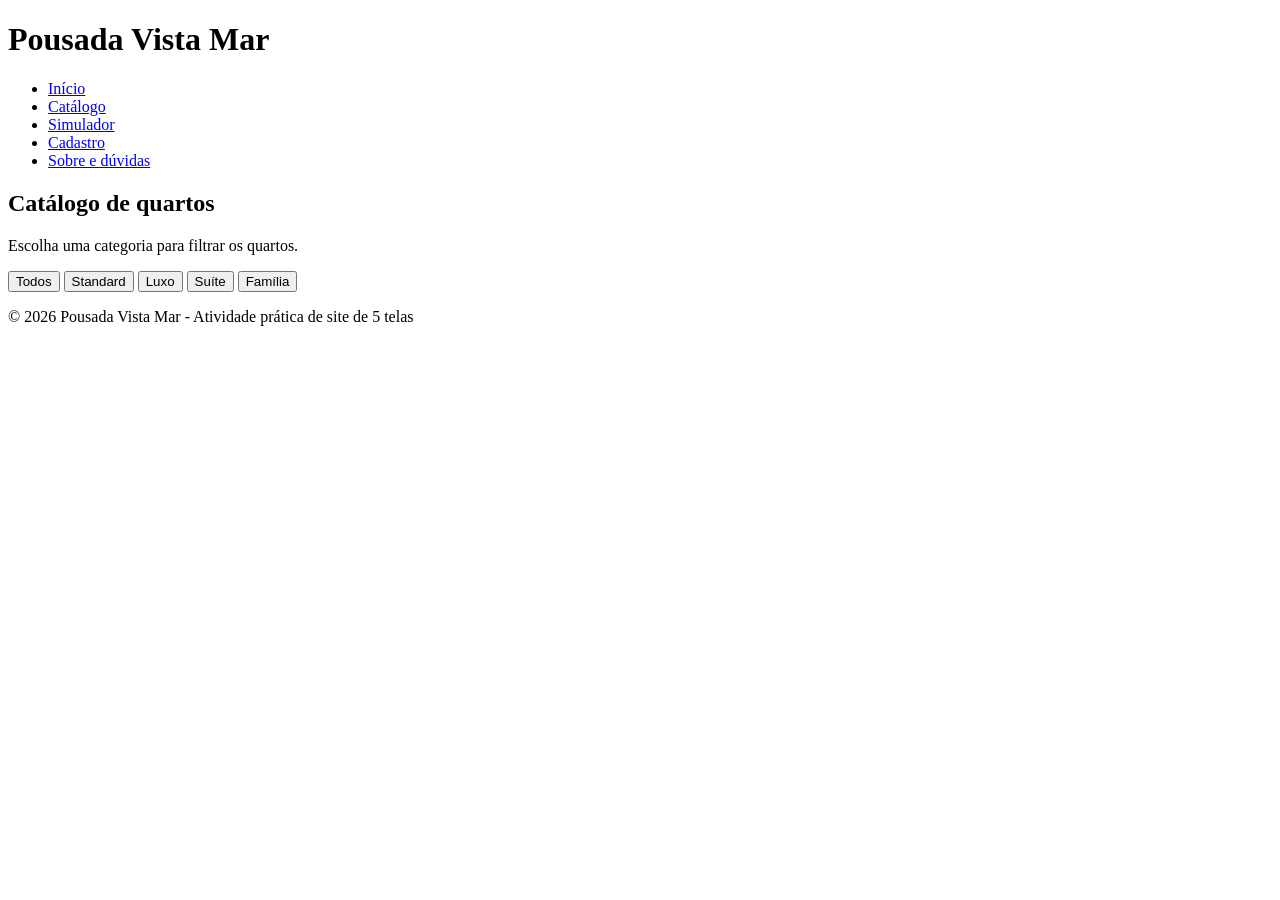
==== catalogo.html @ 6a60fac5 "adicionei o catalogo" ====
<!DOCTYPE html>
<html lang="pt-BR">
<head>
  <meta charset="UTF-8">
  <meta name="viewport" content="width=device-width, initial-scale=1.0">
  <meta name="description" content="Catálogo de quartos da Pousada Vista Mar com filtro por categoria.">
  <title>Catálogo | Pousada Vista Mar</title>
  <link rel="stylesheet" href="style.css">
</head>
<body>
  <header class="topo">
    <h1>Pousada Vista Mar</h1>
    <nav class="menu" aria-label="Menu principal">
      <ul>
        <li><a href="index.html">Início</a></li>
        <li><a href="catalogo.html" aria-current="page">Catálogo</a></li>
        <li><a href="simulador.html">Simulador</a></li>
        <li><a href="cadastro.html">Cadastro</a></li>
        <li><a href="sobre.html">Sobre e dúvidas</a></li>
      </ul>
    </nav>
  </header>
  <main>
    <section>
      <h2>Catálogo de quartos</h2>
      <p>Escolha uma categoria para filtrar os quartos.</p>
      <!-- Botões de filtro: o JavaScript lê o data-categoria de cada um -->
      <div class="filtros" aria-label="Filtro por categoria">
        <button type="button" class="filtro ativo" data-categoria="Todos">Todos</button>
        <button type="button" class="filtro" data-categoria="Standard">Standard</button>
        <button type="button" class="filtro" data-categoria="Luxo">Luxo</button>
        <button type="button" class="filtro" data-categoria="Suíte">Suíte</button>
        <button type="button" class="filtro" data-categoria="Família">Família</button>
      </div>
      <!-- Contador de itens e total (preenchido pelo JavaScript) -->
      <p class="resumo-catalogo" id="contador" aria-live="polite"></p>
      <!-- Os cartões são criados pelo JavaScript a partir do array -->
      <div class="cards" id="lista-quartos"></div>
    </section>
  </main>
  <footer class="rodape">
    <p>&copy; 2026 Pousada Vista Mar - Atividade prática de site de 5 telas</p>
  </footer>
  <script src="script.js"></script>
</body>
</html>
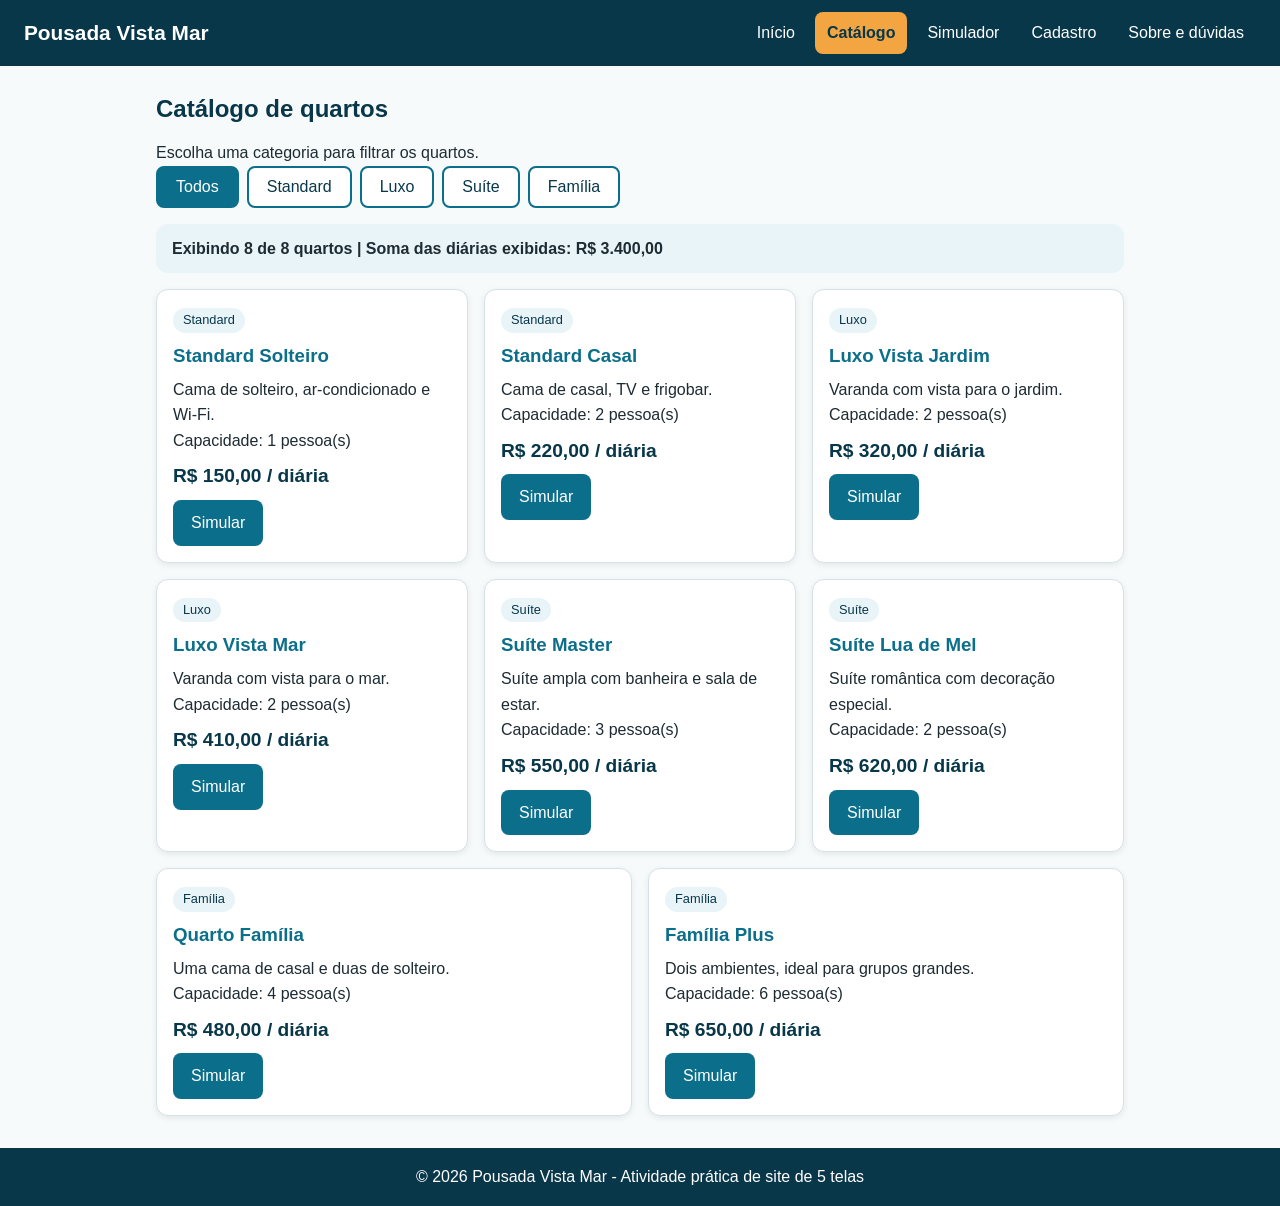
==== commit 803b3f9b: "ajeitei catalogo, script , Simulador e README" ====
--- a/catalogo.html
+++ b/catalogo.html
@@ -20,10 +20,12 @@
       </ul>
     </nav>
   </header>
+
   <main>
     <section>
       <h2>Catálogo de quartos</h2>
       <p>Escolha uma categoria para filtrar os quartos.</p>
+
       <!-- Botões de filtro: o JavaScript lê o data-categoria de cada um -->
       <div class="filtros" aria-label="Filtro por categoria">
         <button type="button" class="filtro ativo" data-categoria="Todos">Todos</button>
@@ -32,15 +34,19 @@
         <button type="button" class="filtro" data-categoria="Suíte">Suíte</button>
         <button type="button" class="filtro" data-categoria="Família">Família</button>
       </div>
+
       <!-- Contador de itens e total (preenchido pelo JavaScript) -->
       <p class="resumo-catalogo" id="contador" aria-live="polite"></p>
+
       <!-- Os cartões são criados pelo JavaScript a partir do array -->
       <div class="cards" id="lista-quartos"></div>
     </section>
   </main>
+
   <footer class="rodape">
     <p>&copy; 2026 Pousada Vista Mar - Atividade prática de site de 5 telas</p>
   </footer>
+
   <script src="script.js"></script>
 </body>
 </html>
--- a/style.css
+++ b/style.css
@@ -0,0 +1,365 @@
+/* =========================================================
+   style.css - Pousada Vista Mar
+   Um único arquivo de estilos para as 5 telas.
+   ========================================================= */
+
+/* 1) VARIÁVEIS DE COR (:root)
+   Para mudar o visual do site inteiro, basta trocar as cores aqui. */
+:root {
+  --cor-primaria: #0b6e8a;
+  --cor-escura: #08374a;
+  --cor-clara: #e8f4f8;
+  --cor-destaque: #f2a541;
+  --cor-texto: #1d2b33;
+  --cor-borda: #d5e3e8;
+  --cor-erro: #c0392b;
+  --cor-ok: #1e8449;
+  --raio: 12px;
+}
+
+/* 2) RESET BÁSICO
+   box-sizing: border-box faz o padding entrar na largura do elemento. */
+* {
+  box-sizing: border-box;
+  margin: 0;
+  padding: 0;
+}
+
+body {
+  font-family: Arial, Helvetica, sans-serif;
+  color: var(--cor-texto);
+  background: #f7fafb;
+  line-height: 1.6;
+}
+
+/* 3) CABEÇALHO E MENU (mesmo menu nas 5 telas) */
+.topo {
+  background: var(--cor-escura);
+  color: #fff;
+  display: flex;
+  justify-content: space-between;
+  align-items: center;
+  flex-wrap: wrap;
+  gap: 12px;
+  padding: 12px 24px;
+}
+
+.topo h1 {
+  font-size: 1.3rem;
+}
+
+.menu ul {
+  list-style: none;
+  display: flex;
+  flex-wrap: wrap;
+  gap: 8px;
+}
+
+.menu a {
+  color: #fff;
+  text-decoration: none;
+  padding: 8px 12px;
+  border-radius: 8px;
+  display: inline-block;
+}
+
+.menu a:hover,
+.menu a:focus {
+  background: var(--cor-primaria);
+  outline: 2px solid var(--cor-destaque);
+}
+
+/* Link da página atual */
+.menu a[aria-current="page"] {
+  background: var(--cor-destaque);
+  color: var(--cor-escura);
+  font-weight: bold;
+}
+
+/* 4) CONTEÚDO PRINCIPAL */
+main {
+  max-width: 1000px;
+  margin: 24px auto;
+  padding: 0 16px;
+}
+
+main h2 {
+  color: var(--cor-escura);
+  margin-bottom: 12px;
+}
+
+section {
+  margin-bottom: 32px;
+}
+
+.apresentacao img {
+  width: 100%;
+  height: auto;
+  border-radius: var(--raio);
+  margin: 12px 0;
+}
+
+/* 5) CARTÕES (flexbox + box model) */
+.cards {
+  display: flex;
+  flex-wrap: wrap;
+  gap: 16px;
+}
+
+.card {
+  flex: 1 1 260px;
+  background: #fff;
+  border: 1px solid var(--cor-borda);
+  border-radius: var(--raio);
+  padding: 16px;
+  box-shadow: 0 2px 6px rgba(0, 0, 0, 0.08);
+  transition: transform 0.2s, box-shadow 0.2s;
+}
+
+.card:hover {
+  transform: translateY(-4px);
+  box-shadow: 0 6px 14px rgba(0, 0, 0, 0.15);
+}
+
+.card h3 {
+  color: var(--cor-primaria);
+  margin-bottom: 6px;
+}
+
+.etiqueta {
+  display: inline-block;
+  background: var(--cor-clara);
+  color: var(--cor-escura);
+  font-size: 0.8rem;
+  padding: 2px 10px;
+  border-radius: 20px;
+  margin-bottom: 8px;
+}
+
+.preco {
+  font-size: 1.2rem;
+  font-weight: bold;
+  color: var(--cor-escura);
+  margin: 8px 0;
+}
+
+/* 6) BOTÕES E LINKS EM FORMA DE BOTÃO */
+.botao,
+button {
+  background: var(--cor-primaria);
+  color: #fff;
+  border: none;
+  padding: 10px 18px;
+  border-radius: 8px;
+  font-size: 1rem;
+  cursor: pointer;
+  text-decoration: none;
+  display: inline-block;
+}
+
+.botao:hover,
+button:hover {
+  background: var(--cor-escura);
+}
+
+.botao:focus,
+button:focus,
+input:focus,
+select:focus {
+  outline: 3px solid var(--cor-destaque);
+}
+
+/* Botões de filtro do catálogo */
+.filtros {
+  display: flex;
+  flex-wrap: wrap;
+  gap: 8px;
+  margin-bottom: 16px;
+}
+
+.filtro {
+  background: #fff;
+  color: var(--cor-escura);
+  border: 2px solid var(--cor-primaria);
+}
+
+.filtro:hover {
+  background: var(--cor-clara);
+}
+
+.filtro.ativo {
+  background: var(--cor-primaria);
+  color: #fff;
+}
+
+.resumo-catalogo {
+  background: var(--cor-clara);
+  padding: 12px 16px;
+  border-radius: var(--raio);
+  margin-bottom: 16px;
+  font-weight: bold;
+}
+
+/* 7) FORMULÁRIOS (simulador e cadastro) */
+form {
+  background: #fff;
+  border: 1px solid var(--cor-borda);
+  border-radius: var(--raio);
+  padding: 20px;
+  max-width: 560px;
+}
+
+.campo {
+  margin-bottom: 14px;
+}
+
+label {
+  display: block;
+  font-weight: bold;
+  margin-bottom: 4px;
+}
+
+input,
+select {
+  width: 100%;
+  padding: 10px;
+  border: 1px solid #9bb3bd;
+  border-radius: 8px;
+  font-size: 1rem;
+}
+
+.erro {
+  color: var(--cor-erro);
+  font-size: 0.9rem;
+  min-height: 1.2em;
+}
+
+input.invalido {
+  border-color: var(--cor-erro);
+}
+
+.resultado {
+  margin-top: 16px;
+  padding: 16px;
+  background: var(--cor-clara);
+  border-radius: var(--raio);
+  max-width: 560px;
+}
+
+.resultado p {
+  margin-bottom: 4px;
+}
+
+.total-final {
+  font-size: 1.3rem;
+  font-weight: bold;
+  color: var(--cor-escura);
+}
+
+.sucesso {
+  margin-top: 16px;
+  padding: 12px 16px;
+  background: #e6f4ea;
+  color: var(--cor-ok);
+  border-radius: var(--raio);
+  max-width: 560px;
+  font-weight: bold;
+}
+
+/* 8) TABELA */
+table {
+  width: 100%;
+  border-collapse: collapse;
+  background: #fff;
+}
+
+caption {
+  text-align: left;
+  font-weight: bold;
+  margin-bottom: 6px;
+}
+
+th,
+td {
+  border: 1px solid var(--cor-borda);
+  padding: 10px;
+  text-align: left;
+}
+
+th {
+  background: var(--cor-primaria);
+  color: #fff;
+}
+
+tbody tr:hover {
+  background: var(--cor-clara);
+}
+
+/* 9) LISTA ORDENADA */
+ol {
+  padding-left: 24px;
+}
+
+ol li {
+  margin-bottom: 6px;
+}
+
+/* 10) PERGUNTAS FREQUENTES (abrem e fecham) */
+.faq-item {
+  margin-bottom: 8px;
+}
+
+.faq-pergunta {
+  width: 100%;
+  text-align: left;
+  background: #fff;
+  color: var(--cor-escura);
+  border: 1px solid var(--cor-borda);
+}
+
+.faq-pergunta:hover {
+  background: var(--cor-clara);
+}
+
+.faq-resposta {
+  background: var(--cor-clara);
+  padding: 12px 16px;
+  border-radius: 0 0 8px 8px;
+}
+
+/* 11) RODAPÉ */
+.rodape {
+  background: var(--cor-escura);
+  color: #fff;
+  text-align: center;
+  padding: 16px;
+  margin-top: 32px;
+}
+
+/* 12) RESPONSIVO PARA CELULAR (até 600px) */
+@media (max-width: 600px) {
+  .topo {
+    flex-direction: column;
+    align-items: flex-start;
+    padding: 12px 16px;
+  }
+
+  .menu ul {
+    flex-direction: column;
+    width: 100%;
+  }
+
+  .menu a {
+    display: block;
+  }
+
+  main {
+    margin: 16px auto;
+  }
+
+  th,
+  td {
+    padding: 6px;
+    font-size: 0.85rem;
+  }
+}
